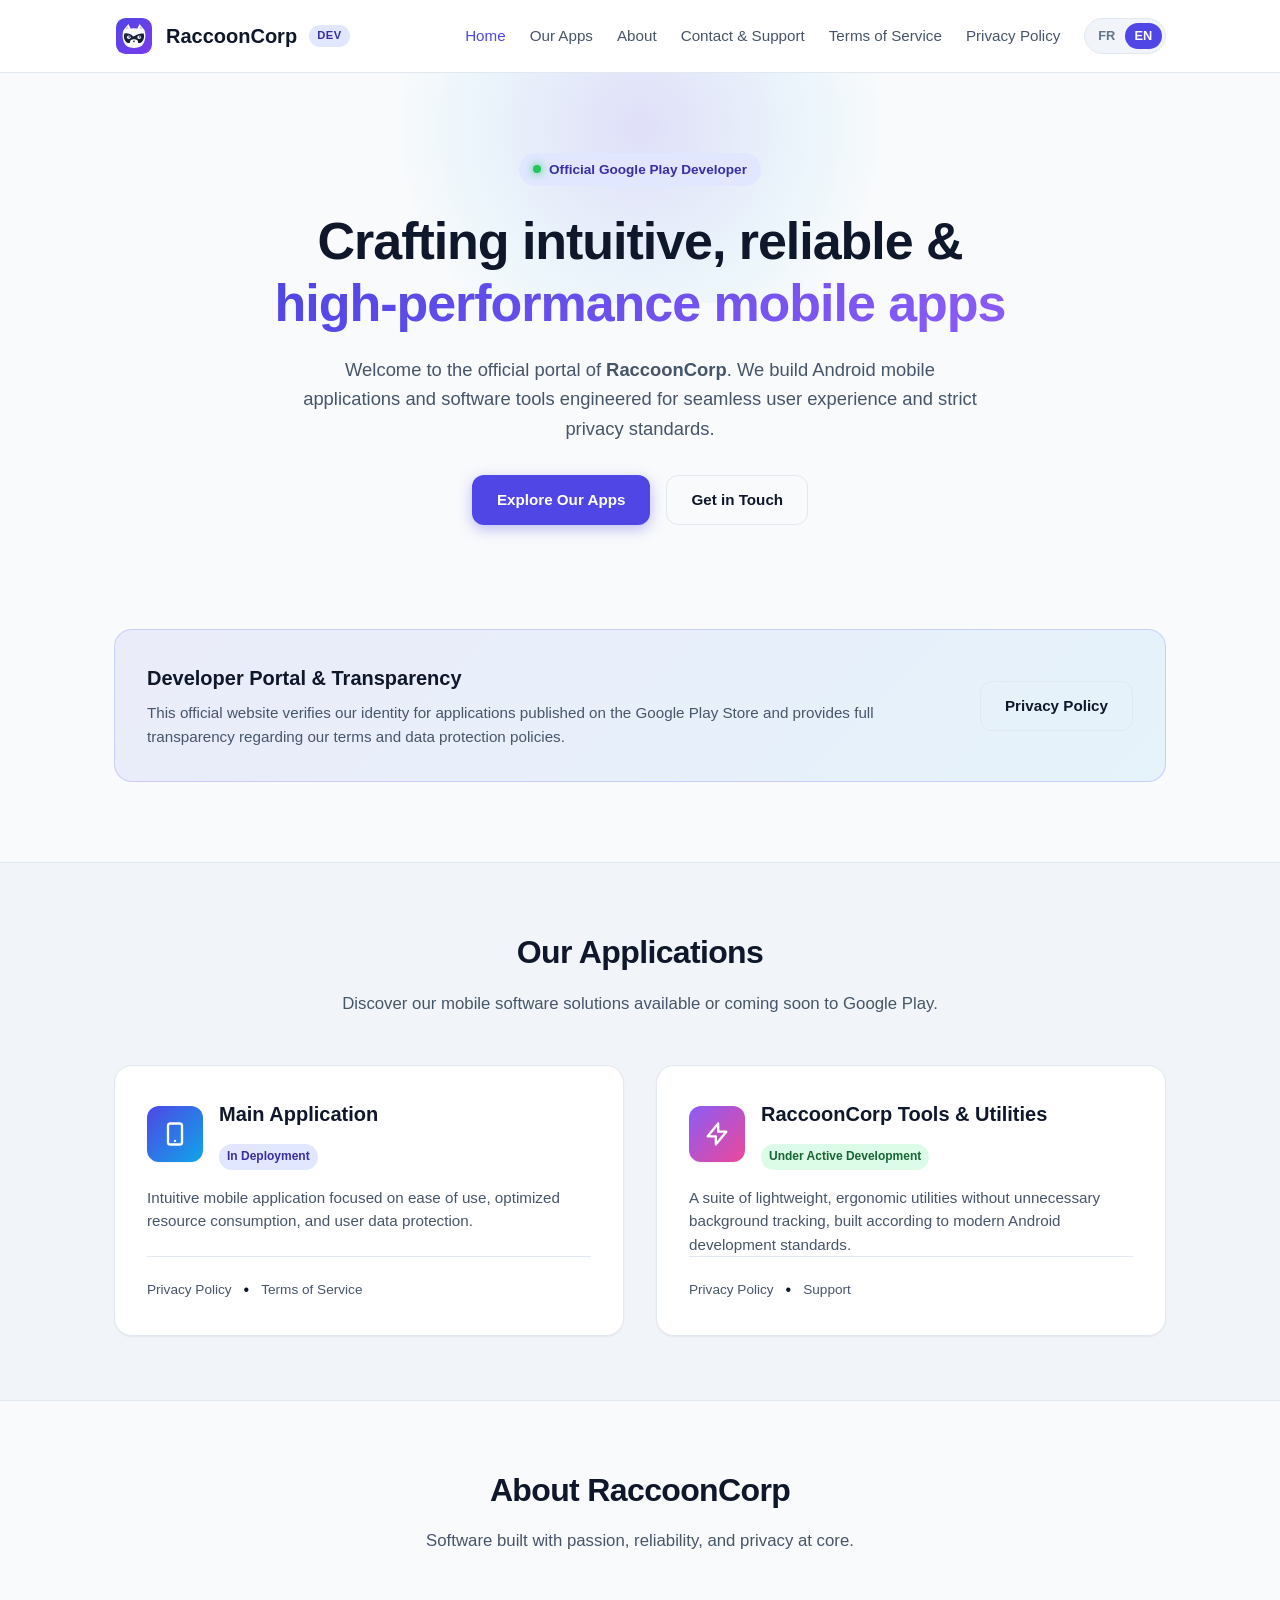
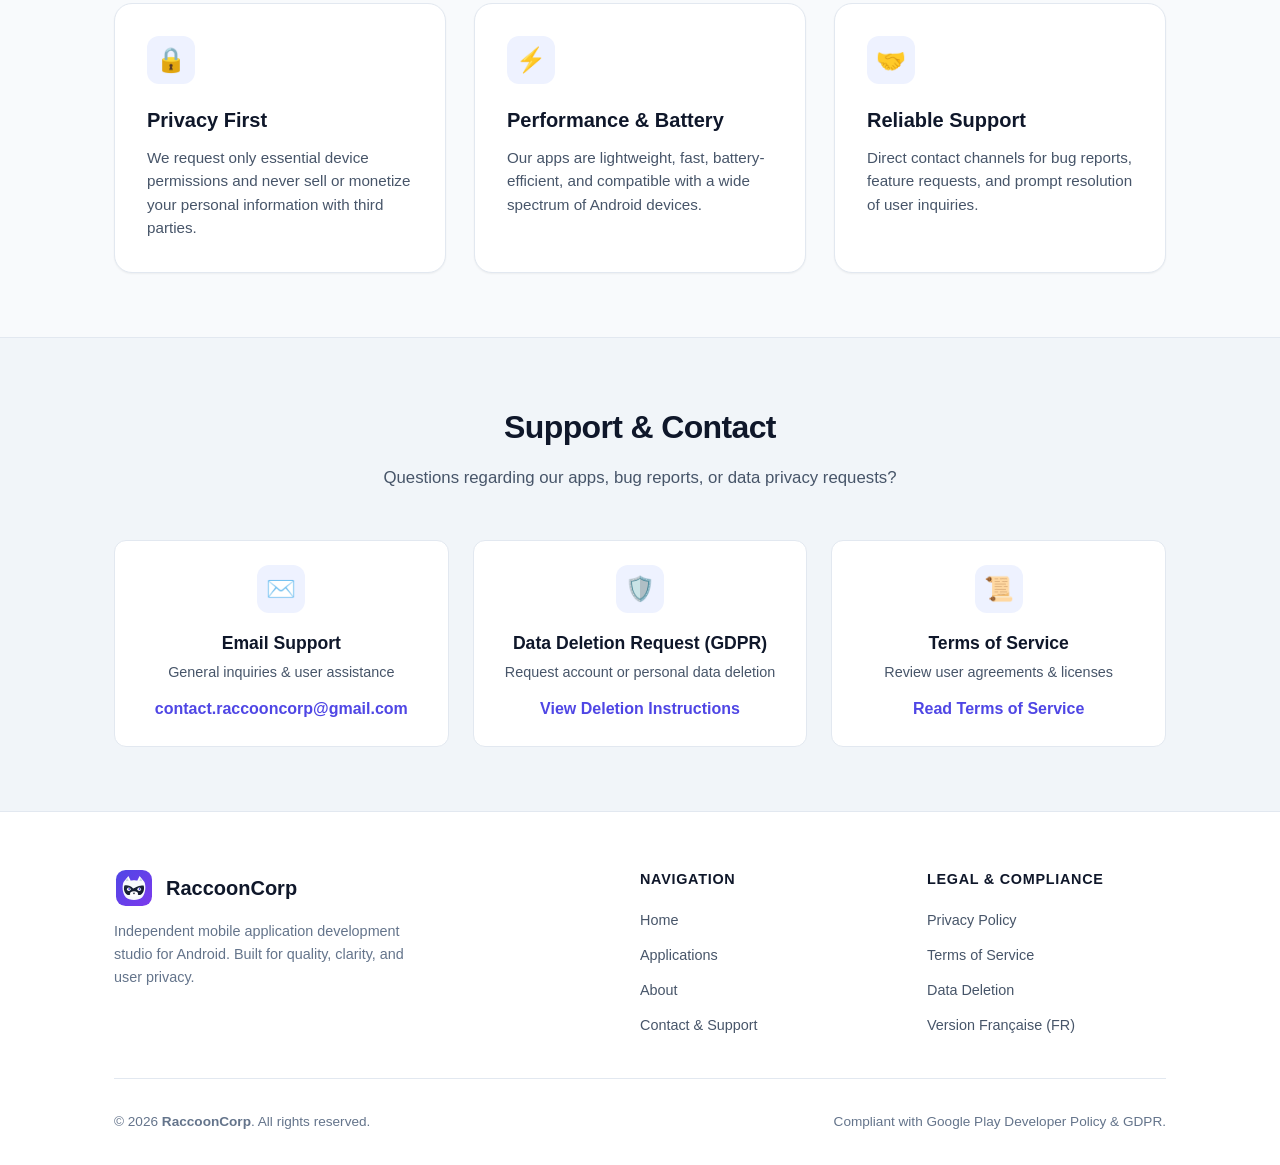
==== en/index.html @ f856a0cd "Initial commit" ====
<!DOCTYPE html>
<html lang="en">
<head>
  <meta charset="UTF-8" />
  <meta name="viewport" content="width=device-width, initial-scale=1.0" />
  <title>RaccoonCorp | Mobile Application Development Studio</title>
  <meta name="description" content="Official developer portal and verification website for RaccoonCorp. Discover our Android applications, terms of service, and privacy policy." />
  
  <!-- Google Play Console / Google Search Console Verification Meta Tag -->
  <!-- <meta name="google-site-verification" content="YOUR_GOOGLE_VERIFICATION_CODE_HERE" /> -->

  <link rel="icon" type="image/svg+xml" href="../assets/favicon.svg" />
  <link rel="stylesheet" href="../css/style.css" />
</head>
<body>

  <!-- Header / Navigation -->
  <header class="site-header">
    <div class="container nav-wrap">
      <a href="index.html" class="brand-link">
        <img src="../assets/logo.svg" alt="RaccoonCorp Logo" class="brand-logo" />
        <span>RaccoonCorp</span>
        <span class="brand-badge">Dev</span>
      </a>

      <button class="mobile-toggle" aria-label="Open menu" aria-expanded="false">
        <svg width="24" height="24" fill="none" stroke="currentColor" stroke-width="2" viewBox="0 0 24 24">
          <path stroke-linecap="round" stroke-linejoin="round" d="M4 6h16M4 12h16m-7 6h7" />
        </svg>
      </button>

      <nav class="main-nav">
        <a href="index.html" class="nav-link active">Home</a>
        <a href="#apps" class="nav-link">Our Apps</a>
        <a href="#about" class="nav-link">About</a>
        <a href="#contact" class="nav-link">Contact & Support</a>
        <a href="terms.html" class="nav-link">Terms of Service</a>
        <a href="privacy.html" class="nav-link">Privacy Policy</a>
        
        <div class="lang-switch" title="Switch language">
          <a href="../index.html">FR</a>
          <a href="index.html" class="active">EN</a>
        </div>
      </nav>
    </div>
  </header>

  <main>
    <!-- Hero Section -->
    <section class="hero">
      <div class="container">
        <div class="hero-tag">
          <span class="dot"></span>
          Official Google Play Developer
        </div>
        <h1>
          Crafting intuitive, reliable & <br />
          <span class="gradient">high-performance mobile apps</span>
        </h1>
        <p class="lead">
          Welcome to the official portal of <strong>RaccoonCorp</strong>. We build Android mobile applications and software tools engineered for seamless user experience and strict privacy standards.
        </p>
        <div class="hero-cta">
          <a href="#apps" class="btn btn-primary">Explore Our Apps</a>
          <a href="#contact" class="btn btn-outline">Get in Touch</a>
        </div>
      </div>
    </section>

    <!-- Verification / Transparency Banner -->
    <section class="container" style="padding-top: 0; padding-bottom: 2rem;">
      <div class="verification-box">
        <div class="verification-content">
          <h3>Developer Portal & Transparency</h3>
          <p>
            This official website verifies our identity for applications published on the Google Play Store and provides full transparency regarding our terms and data protection policies.
          </p>
        </div>
        <div>
          <a href="privacy.html" class="btn btn-outline" style="white-space: nowrap;">Privacy Policy</a>
        </div>
      </div>
    </section>

    <!-- Apps Section -->
    <section id="apps" style="background-color: var(--bg-card-alt); border-top: 1px solid var(--border-color); border-bottom: 1px solid var(--border-color);">
      <div class="container">
        <div class="section-head">
          <h2>Our Applications</h2>
          <p>Discover our mobile software solutions available or coming soon to Google Play.</p>
        </div>

        <div class="grid-2">
          <!-- App 1 -->
          <div class="card app-card">
            <div class="app-card-header">
              <div class="app-icon">
                <svg width="28" height="28" fill="none" stroke="currentColor" stroke-width="2" viewBox="0 0 24 24">
                  <path stroke-linecap="round" stroke-linejoin="round" d="M12 18h.01M8 21h8a2 2 0 002-2V5a2 2 0 00-2-2H8a2 2 0 00-2 2v14a2 2 0 002 2z" />
                </svg>
              </div>
              <div class="app-meta">
                <h3>Main Application</h3>
                <span class="app-badge badge-dev">In Deployment</span>
              </div>
            </div>
            <p>
              Intuitive mobile application focused on ease of use, optimized resource consumption, and user data protection.
            </p>
            <div class="app-footer">
              <a href="privacy.html" class="nav-link" style="font-size: 0.85rem;">Privacy Policy</a>
              <span>•</span>
              <a href="terms.html" class="nav-link" style="font-size: 0.85rem;">Terms of Service</a>
            </div>
          </div>

          <!-- App 2 -->
          <div class="card app-card">
            <div class="app-card-header">
              <div class="app-icon" style="background: linear-gradient(135deg, #8b5cf6, #ec4899);">
                <svg width="28" height="28" fill="none" stroke="currentColor" stroke-width="2" viewBox="0 0 24 24">
                  <path stroke-linecap="round" stroke-linejoin="round" d="M13 10V3L4 14h7v7l9-11h-7z" />
                </svg>
              </div>
              <div class="app-meta">
                <h3>RaccoonCorp Tools & Utilities</h3>
                <span class="app-badge badge-live">Under Active Development</span>
              </div>
            </div>
            <p>
              A suite of lightweight, ergonomic utilities without unnecessary background tracking, built according to modern Android development standards.
            </p>
            <div class="app-footer">
              <a href="privacy.html" class="nav-link" style="font-size: 0.85rem;">Privacy Policy</a>
              <span>•</span>
              <a href="#contact" class="nav-link" style="font-size: 0.85rem;">Support</a>
            </div>
          </div>
        </div>
      </div>
    </section>

    <!-- About Section -->
    <section id="about">
      <div class="container">
        <div class="section-head">
          <h2>About RaccoonCorp</h2>
          <p>Software built with passion, reliability, and privacy at core.</p>
        </div>

        <div class="grid-3">
          <div class="card">
            <div class="card-icon">🔒</div>
            <h3>Privacy First</h3>
            <p>
              We request only essential device permissions and never sell or monetize your personal information with third parties.
            </p>
          </div>

          <div class="card">
            <div class="card-icon">⚡</div>
            <h3>Performance & Battery</h3>
            <p>
              Our apps are lightweight, fast, battery-efficient, and compatible with a wide spectrum of Android devices.
            </p>
          </div>

          <div class="card">
            <div class="card-icon">🤝</div>
            <h3>Reliable Support</h3>
            <p>
              Direct contact channels for bug reports, feature requests, and prompt resolution of user inquiries.
            </p>
          </div>
        </div>
      </div>
    </section>

    <!-- Contact & Support Section -->
    <section id="contact" style="background-color: var(--bg-card-alt); border-top: 1px solid var(--border-color);">
      <div class="container">
        <div class="section-head">
          <h2>Support & Contact</h2>
          <p>Questions regarding our apps, bug reports, or data privacy requests?</p>
        </div>

        <div class="contact-grid">
          <div class="contact-card">
            <div class="card-icon" style="margin: 0 auto 1rem;">✉️</div>
            <h4>Email Support</h4>
            <p style="margin-bottom: 0.75rem; color: var(--text-muted); font-size: 0.9rem;">
              General inquiries & user assistance
            </p>
            <a href="mailto:contact.raccooncorp@gmail.com">contact.raccooncorp@gmail.com</a>
          </div>

          <div class="contact-card">
            <div class="card-icon" style="margin: 0 auto 1rem;">🛡️</div>
            <h4>Data Deletion Request (GDPR)</h4>
            <p style="margin-bottom: 0.75rem; color: var(--text-muted); font-size: 0.9rem;">
              Request account or personal data deletion
            </p>
            <a href="privacy.html#data-deletion">View Deletion Instructions</a>
          </div>

          <div class="contact-card">
            <div class="card-icon" style="margin: 0 auto 1rem;">📜</div>
            <h4>Terms of Service</h4>
            <p style="margin-bottom: 0.75rem; color: var(--text-muted); font-size: 0.9rem;">
              Review user agreements & licenses
            </p>
            <a href="terms.html">Read Terms of Service</a>
          </div>
        </div>
      </div>
    </section>
  </main>

  <!-- Footer -->
  <footer class="site-footer">
    <div class="container">
      <div class="footer-top">
        <div class="footer-brand">
          <a href="index.html" class="brand-link">
            <img src="../assets/logo.svg" alt="RaccoonCorp Logo" class="brand-logo" />
            <span>RaccoonCorp</span>
          </a>
          <p>
            Independent mobile application development studio for Android. Built for quality, clarity, and user privacy.
          </p>
        </div>

        <div class="footer-col">
          <h5>Navigation</h5>
          <ul>
            <li><a href="index.html">Home</a></li>
            <li><a href="#apps">Applications</a></li>
            <li><a href="#about">About</a></li>
            <li><a href="#contact">Contact & Support</a></li>
          </ul>
        </div>

        <div class="footer-col">
          <h5>Legal & Compliance</h5>
          <ul>
            <li><a href="privacy.html">Privacy Policy</a></li>
            <li><a href="terms.html">Terms of Service</a></li>
            <li><a href="privacy.html#data-deletion">Data Deletion</a></li>
            <li><a href="../index.html">Version Française (FR)</a></li>
          </ul>
        </div>
      </div>

      <div class="footer-bottom">
        <div>
          &copy; <span class="current-year"></span> <strong>RaccoonCorp</strong>. All rights reserved.
        </div>
        <div>
          Compliant with Google Play Developer Policy & GDPR.
        </div>
      </div>
    </div>
  </footer>

  <script src="../js/main.js"></script>
</body>
</html>
---- css/style.css ----
/* ==========================================================================
   RaccoonCorp - Modern Responsive Stylesheet
   Compatible with GitHub Pages & Google Play Console Verification Standards
   ========================================================================== */

:root {
  --primary: #4f46e5;
  --primary-hover: #4338ca;
  --primary-light: #eef2ff;
  --secondary: #0ea5e9;
  --accent: #8b5cf6;
  
  --bg-body: #f8fafc;
  --bg-card: #ffffff;
  --bg-card-alt: #f1f5f9;
  --bg-header: rgba(255, 255, 255, 0.9);
  
  --text-main: #0f172a;
  --text-muted: #475569;
  --text-sub: #64748b;
  
  --border-color: #e2e8f0;
  --border-focus: #818cf8;
  
  --badge-bg: #e0e7ff;
  --badge-text: #3730a3;
  --badge-success-bg: #dcfce7;
  --badge-success-text: #166534;
  
  --shadow-sm: 0 1px 2px 0 rgb(0 0 0 / 0.05);
  --shadow-md: 0 4px 6px -1px rgb(0 0 0 / 0.08), 0 2px 4px -2px rgb(0 0 0 / 0.06);
  --shadow-lg: 0 10px 15px -3px rgb(0 0 0 / 0.08), 0 4px 6px -4px rgb(0 0 0 / 0.04);
  
  --radius-sm: 6px;
  --radius-md: 12px;
  --radius-lg: 18px;
  --radius-full: 9999px;
  
  --max-width: 1100px;
  --transition: all 0.2s cubic-bezier(0.4, 0, 0.2, 1);
}

@media (prefers-color-scheme: dark) {
  :root {
    --bg-body: #0b0f19;
    --bg-card: #131b2e;
    --bg-card-alt: #1e293b;
    --bg-header: rgba(11, 15, 25, 0.88);
    
    --text-main: #f8fafc;
    --text-muted: #cbd5e1;
    --text-sub: #94a3b8;
    
    --border-color: #1e293b;
    --border-focus: #6366f1;
    
    --primary-light: rgba(79, 70, 229, 0.15);
    --badge-bg: rgba(99, 102, 241, 0.2);
    --badge-text: #a5b4fc;
    --badge-success-bg: rgba(34, 197, 94, 0.15);
    --badge-success-text: #86efac;
    
    --shadow-sm: 0 1px 2px 0 rgb(0 0 0 / 0.3);
    --shadow-md: 0 4px 6px -1px rgb(0 0 0 / 0.4);
    --shadow-lg: 0 10px 15px -3px rgb(0 0 0 / 0.5);
  }
}

/* Base Reset */
*, *::before, *::after {
  box-sizing: border-box;
  margin: 0;
  padding: 0;
}

html {
  font-family: -apple-system, BlinkMacSystemFont, "Segoe UI", Roboto, "Helvetica Neue", Arial, sans-serif;
  scroll-behavior: smooth;
  font-size: 16px;
  line-height: 1.6;
  color: var(--text-main);
  background-color: var(--bg-body);
  text-rendering: optimizeLegibility;
  -webkit-font-smoothing: antialiased;
}

body {
  min-height: 100vh;
  display: flex;
  flex-direction: column;
}

a {
  color: var(--primary);
  text-decoration: none;
  transition: var(--transition);
}

a:hover {
  text-decoration: underline;
}

img, svg {
  display: block;
  max-width: 100%;
}

/* Layout */
.container {
  width: 100%;
  max-width: var(--max-width);
  margin: 0 auto;
  padding: 0 1.5rem;
}

/* Header & Navigation */
header.site-header {
  position: sticky;
  top: 0;
  z-index: 100;
  backdrop-filter: blur(12px);
  -webkit-backdrop-filter: blur(12px);
  background-color: var(--bg-header);
  border-bottom: 1px solid var(--border-color);
  transition: var(--transition);
}

.nav-wrap {
  display: flex;
  align-items: center;
  justify-content: space-between;
  height: 4.5rem;
}

.brand-link {
  display: flex;
  align-items: center;
  gap: 0.75rem;
  font-weight: 700;
  font-size: 1.25rem;
  color: var(--text-main);
  text-decoration: none;
}

.brand-link:hover {
  text-decoration: none;
}

.brand-logo {
  width: 40px;
  height: 40px;
  border-radius: var(--radius-sm);
}

.brand-badge {
  font-size: 0.7rem;
  text-transform: uppercase;
  letter-spacing: 0.05em;
  font-weight: 600;
  padding: 0.15rem 0.5rem;
  background-color: var(--badge-bg);
  color: var(--badge-text);
  border-radius: var(--radius-full);
}

nav.main-nav {
  display: flex;
  align-items: center;
  gap: 1.5rem;
}

.nav-link {
  font-size: 0.95rem;
  font-weight: 500;
  color: var(--text-muted);
  transition: var(--transition);
}

.nav-link:hover, .nav-link.active {
  color: var(--primary);
  text-decoration: none;
}

.lang-switch {
  display: inline-flex;
  align-items: center;
  background-color: var(--bg-card-alt);
  border: 1px solid var(--border-color);
  border-radius: var(--radius-full);
  padding: 0.2rem;
  font-size: 0.8rem;
  font-weight: 600;
}

.lang-switch a {
  padding: 0.2rem 0.6rem;
  border-radius: var(--radius-full);
  color: var(--text-sub);
}

.lang-switch a:hover {
  text-decoration: none;
  color: var(--text-main);
}

.lang-switch a.active {
  background-color: var(--primary);
  color: #ffffff;
}

/* Mobile Nav Toggle */
.mobile-toggle {
  display: none;
  background: none;
  border: none;
  cursor: pointer;
  padding: 0.5rem;
  color: var(--text-main);
}

/* Hero Section */
.hero {
  padding: 5rem 0 3.5rem;
  text-align: center;
  position: relative;
  overflow: hidden;
}

.hero::before {
  content: "";
  position: absolute;
  top: -120px;
  left: 50%;
  transform: translateX(-50%);
  width: 600px;
  height: 350px;
  background: radial-gradient(circle, rgba(79, 70, 229, 0.15) 0%, rgba(14, 165, 233, 0.05) 50%, transparent 70%);
  z-index: -1;
  pointer-events: none;
}

.hero-tag {
  display: inline-flex;
  align-items: center;
  gap: 0.5rem;
  padding: 0.35rem 0.9rem;
  font-size: 0.85rem;
  font-weight: 600;
  background-color: var(--badge-bg);
  color: var(--badge-text);
  border-radius: var(--radius-full);
  margin-bottom: 1.5rem;
}

.hero-tag .dot {
  width: 8px;
  height: 8px;
  border-radius: 50%;
  background-color: #22c55e;
  box-shadow: 0 0 8px #22c55e;
}

.hero h1 {
  font-size: clamp(2rem, 5vw, 3.25rem);
  font-weight: 800;
  line-height: 1.2;
  letter-spacing: -0.02em;
  margin-bottom: 1.25rem;
  color: var(--text-main);
}

.hero h1 span.gradient {
  background: linear-gradient(135deg, var(--primary) 0%, var(--accent) 100%);
  -webkit-background-clip: text;
  -webkit-text-fill-color: transparent;
}

.hero p.lead {
  max-width: 680px;
  margin: 0 auto 2rem;
  font-size: 1.15rem;
  color: var(--text-muted);
}

.hero-cta {
  display: flex;
  align-items: center;
  justify-content: center;
  gap: 1rem;
  flex-wrap: wrap;
}

/* Buttons */
.btn {
  display: inline-flex;
  align-items: center;
  justify-content: center;
  gap: 0.5rem;
  padding: 0.75rem 1.5rem;
  border-radius: var(--radius-md);
  font-size: 0.95rem;
  font-weight: 600;
  cursor: pointer;
  transition: var(--transition);
  border: 1px solid transparent;
}

.btn:hover {
  text-decoration: none;
  transform: translateY(-1px);
}

.btn-primary {
  background-color: var(--primary);
  color: #ffffff;
  box-shadow: 0 4px 14px 0 rgba(79, 70, 229, 0.35);
}

.btn-primary:hover {
  background-color: var(--primary-hover);
  box-shadow: 0 6px 20px 0 rgba(79, 70, 229, 0.45);
}

.btn-outline {
  background-color: transparent;
  color: var(--text-main);
  border-color: var(--border-color);
}

.btn-outline:hover {
  background-color: var(--bg-card-alt);
  border-color: var(--text-sub);
}

/* Sections */
section {
  padding: 4rem 0;
}

.section-head {
  text-align: center;
  max-width: 650px;
  margin: 0 auto 3rem;
}

.section-head h2 {
  font-size: 2rem;
  font-weight: 700;
  letter-spacing: -0.02em;
  margin-bottom: 0.75rem;
}

.section-head p {
  color: var(--text-muted);
  font-size: 1.05rem;
}

/* Grid & Cards */
.grid-2 {
  display: grid;
  grid-template-columns: repeat(auto-fit, minmax(320px, 1fr));
  gap: 2rem;
}

.grid-3 {
  display: grid;
  grid-template-columns: repeat(auto-fit, minmax(280px, 1fr));
  gap: 1.75rem;
}

.card {
  background-color: var(--bg-card);
  border: 1px solid var(--border-color);
  border-radius: var(--radius-lg);
  padding: 2rem;
  box-shadow: var(--shadow-sm);
  transition: var(--transition);
}

.card:hover {
  border-color: var(--border-focus);
  box-shadow: var(--shadow-md);
  transform: translateY(-2px);
}

.card-icon {
  width: 48px;
  height: 48px;
  border-radius: var(--radius-md);
  background-color: var(--primary-light);
  color: var(--primary);
  display: flex;
  align-items: center;
  justify-content: center;
  margin-bottom: 1.25rem;
  font-size: 1.5rem;
}

.card h3 {
  font-size: 1.25rem;
  font-weight: 700;
  margin-bottom: 0.6rem;
}

.card p {
  color: var(--text-muted);
  font-size: 0.95rem;
  line-height: 1.55;
}

/* App Showcase Card */
.app-card {
  display: flex;
  flex-direction: column;
  height: 100%;
}

.app-card-header {
  display: flex;
  align-items: center;
  gap: 1rem;
  margin-bottom: 1rem;
}

.app-icon {
  width: 56px;
  height: 56px;
  border-radius: var(--radius-md);
  box-shadow: var(--shadow-sm);
  background: linear-gradient(135deg, #4f46e5, #0ea5e9);
  display: flex;
  align-items: center;
  justify-content: center;
  color: #fff;
  font-size: 1.6rem;
  flex-shrink: 0;
}

.app-meta {
  flex-grow: 1;
}

.app-badge {
  display: inline-block;
  font-size: 0.75rem;
  font-weight: 600;
  padding: 0.2rem 0.5rem;
  border-radius: var(--radius-full);
  margin-top: 0.25rem;
}

.badge-live {
  background-color: var(--badge-success-bg);
  color: var(--badge-success-text);
}

.badge-dev {
  background-color: var(--badge-bg);
  color: var(--badge-text);
}

.app-footer {
  margin-top: auto;
  padding-top: 1.25rem;
  border-top: 1px solid var(--border-color);
  display: flex;
  gap: 0.75rem;
  align-items: center;
}

/* Verification Banner */
.verification-box {
  background: linear-gradient(135deg, rgba(79, 70, 229, 0.08) 0%, rgba(14, 165, 233, 0.08) 100%);
  border: 1px solid rgba(79, 70, 229, 0.2);
  border-radius: var(--radius-lg);
  padding: 2rem;
  display: flex;
  align-items: center;
  justify-content: space-between;
  gap: 1.5rem;
  margin: 3rem 0;
}

.verification-content h3 {
  font-size: 1.25rem;
  font-weight: 700;
  margin-bottom: 0.4rem;
}

.verification-content p {
  color: var(--text-muted);
  font-size: 0.95rem;
}

/* Contact Box */
.contact-grid {
  display: grid;
  grid-template-columns: repeat(auto-fit, minmax(280px, 1fr));
  gap: 1.5rem;
  margin-top: 2rem;
}

.contact-card {
  background-color: var(--bg-card);
  border: 1px solid var(--border-color);
  border-radius: var(--radius-md);
  padding: 1.5rem;
  text-align: center;
}

.contact-card h4 {
  font-size: 1.1rem;
  margin: 0.5rem 0 0.25rem;
}

.contact-card a {
  font-weight: 600;
}

/* Legal Documents Layout (Privacy & Terms) */
.legal-wrapper {
  padding: 3rem 0 5rem;
}

.legal-header {
  border-bottom: 1px solid var(--border-color);
  padding-bottom: 2rem;
  margin-bottom: 2.5rem;
}

.legal-header h1 {
  font-size: 2.5rem;
  font-weight: 800;
  letter-spacing: -0.02em;
  margin-bottom: 0.75rem;
}

.legal-meta {
  color: var(--text-sub);
  font-size: 0.9rem;
  display: flex;
  gap: 1.5rem;
  flex-wrap: wrap;
}

.legal-container {
  display: grid;
  grid-template-columns: 260px 1fr;
  gap: 3rem;
  align-items: start;
}

/* Legal Table of Contents */
.legal-toc {
  position: sticky;
  top: 6rem;
  background-color: var(--bg-card);
  border: 1px solid var(--border-color);
  border-radius: var(--radius-md);
  padding: 1.25rem;
}

.legal-toc h4 {
  font-size: 0.85rem;
  text-transform: uppercase;
  letter-spacing: 0.05em;
  color: var(--text-sub);
  margin-bottom: 0.75rem;
}

.legal-toc ul {
  list-style: none;
  display: flex;
  flex-direction: column;
  gap: 0.5rem;
}

.legal-toc a {
  font-size: 0.85rem;
  color: var(--text-muted);
  display: block;
  line-height: 1.4;
}

.legal-toc a:hover {
  color: var(--primary);
  text-decoration: none;
}

/* Legal Article Body */
.legal-body {
  font-size: 1rem;
  line-height: 1.7;
  color: var(--text-muted);
}

.legal-body h2 {
  font-size: 1.5rem;
  color: var(--text-main);
  margin: 2.5rem 0 1rem;
  padding-bottom: 0.5rem;
  border-bottom: 1px solid var(--border-color);
}

.legal-body h2:first-of-type {
  margin-top: 0;
}

.legal-body h3 {
  font-size: 1.15rem;
  color: var(--text-main);
  margin: 1.5rem 0 0.5rem;
}

.legal-body p {
  margin-bottom: 1.15rem;
}

.legal-body ul, .legal-body ol {
  margin: 0.75rem 0 1.25rem 1.5rem;
}

.legal-body li {
  margin-bottom: 0.4rem;
}

.legal-box {
  background-color: var(--bg-card-alt);
  border-left: 4px solid var(--primary);
  border-radius: 0 var(--radius-sm) var(--radius-sm) 0;
  padding: 1rem 1.25rem;
  margin: 1.5rem 0;
  font-size: 0.95rem;
}

.legal-box strong {
  color: var(--text-main);
}

/* Footer */
footer.site-footer {
  margin-top: auto;
  border-top: 1px solid var(--border-color);
  background-color: var(--bg-card);
  padding: 3.5rem 0 2rem;
}

.footer-top {
  display: grid;
  grid-template-columns: 2fr 1fr 1fr;
  gap: 3rem;
  margin-bottom: 2.5rem;
}

.footer-brand p {
  color: var(--text-sub);
  margin-top: 0.75rem;
  max-width: 320px;
  font-size: 0.9rem;
}

.footer-col h5 {
  font-size: 0.9rem;
  font-weight: 700;
  text-transform: uppercase;
  letter-spacing: 0.05em;
  margin-bottom: 1rem;
  color: var(--text-main);
}

.footer-col ul {
  list-style: none;
  display: flex;
  flex-direction: column;
  gap: 0.6rem;
}

.footer-col a {
  font-size: 0.9rem;
  color: var(--text-muted);
}

.footer-col a:hover {
  color: var(--primary);
  text-decoration: none;
}

.footer-bottom {
  padding-top: 2rem;
  border-top: 1px solid var(--border-color);
  display: flex;
  align-items: center;
  justify-content: space-between;
  flex-wrap: wrap;
  gap: 1rem;
  font-size: 0.85rem;
  color: var(--text-sub);
}

/* Responsive */
@media (max-width: 860px) {
  .legal-container {
    grid-template-columns: 1fr;
  }
  
  .legal-toc {
    display: none; /* Hide TOC on mobile for cleaner reading */
  }
  
  .footer-top {
    grid-template-columns: 1fr;
    gap: 2rem;
  }
  
  .verification-box {
    flex-direction: column;
    text-align: center;
  }
}

@media (max-width: 640px) {
  nav.main-nav {
    display: none;
  }
  
  nav.main-nav.open {
    display: flex;
    flex-direction: column;
    position: absolute;
    top: 4.5rem;
    left: 0;
    right: 0;
    background-color: var(--bg-card);
    border-bottom: 1px solid var(--border-color);
    padding: 1.5rem;
    box-shadow: var(--shadow-lg);
    gap: 1rem;
  }
  
  .mobile-toggle {
    display: block;
  }
  
  .hero {
    padding: 3.5rem 0 2rem;
  }
  
  .hero-cta {
    flex-direction: column;
    width: 100%;
  }
  
  .btn {
    width: 100%;
  }
}
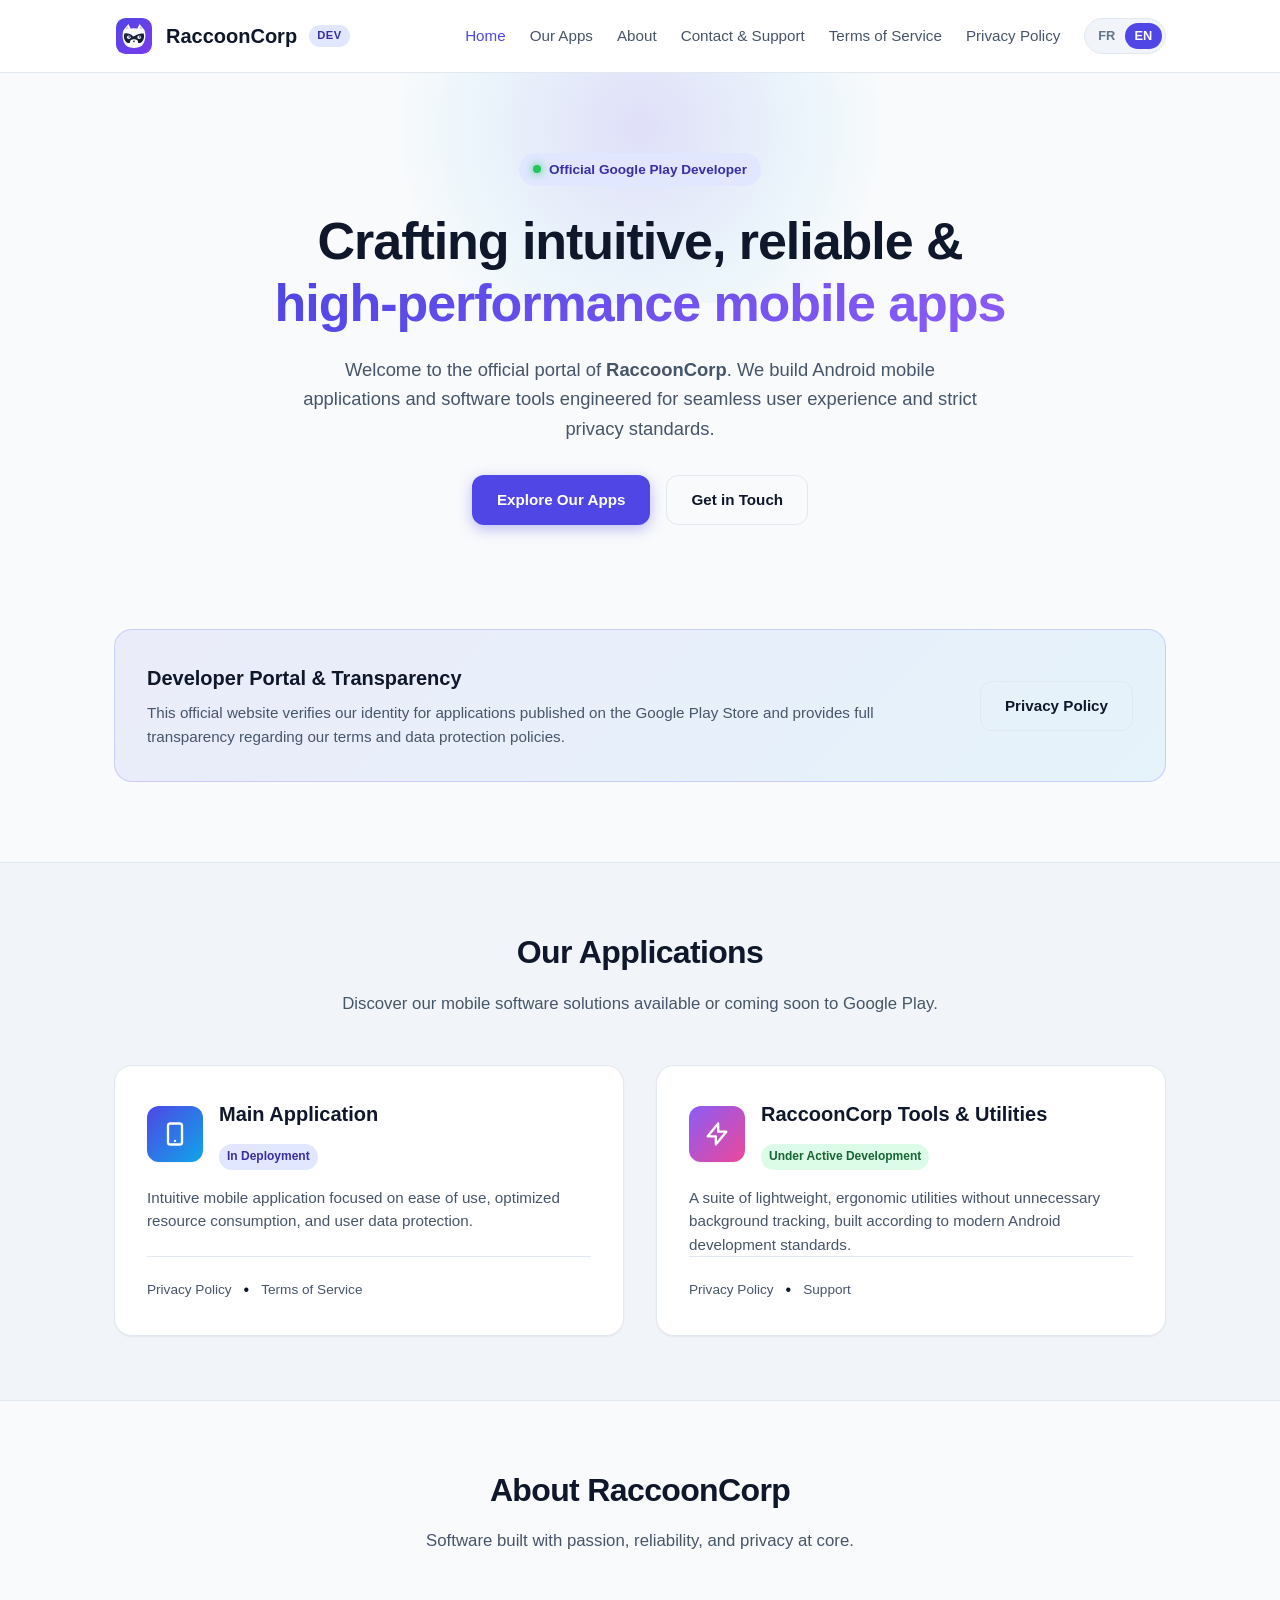
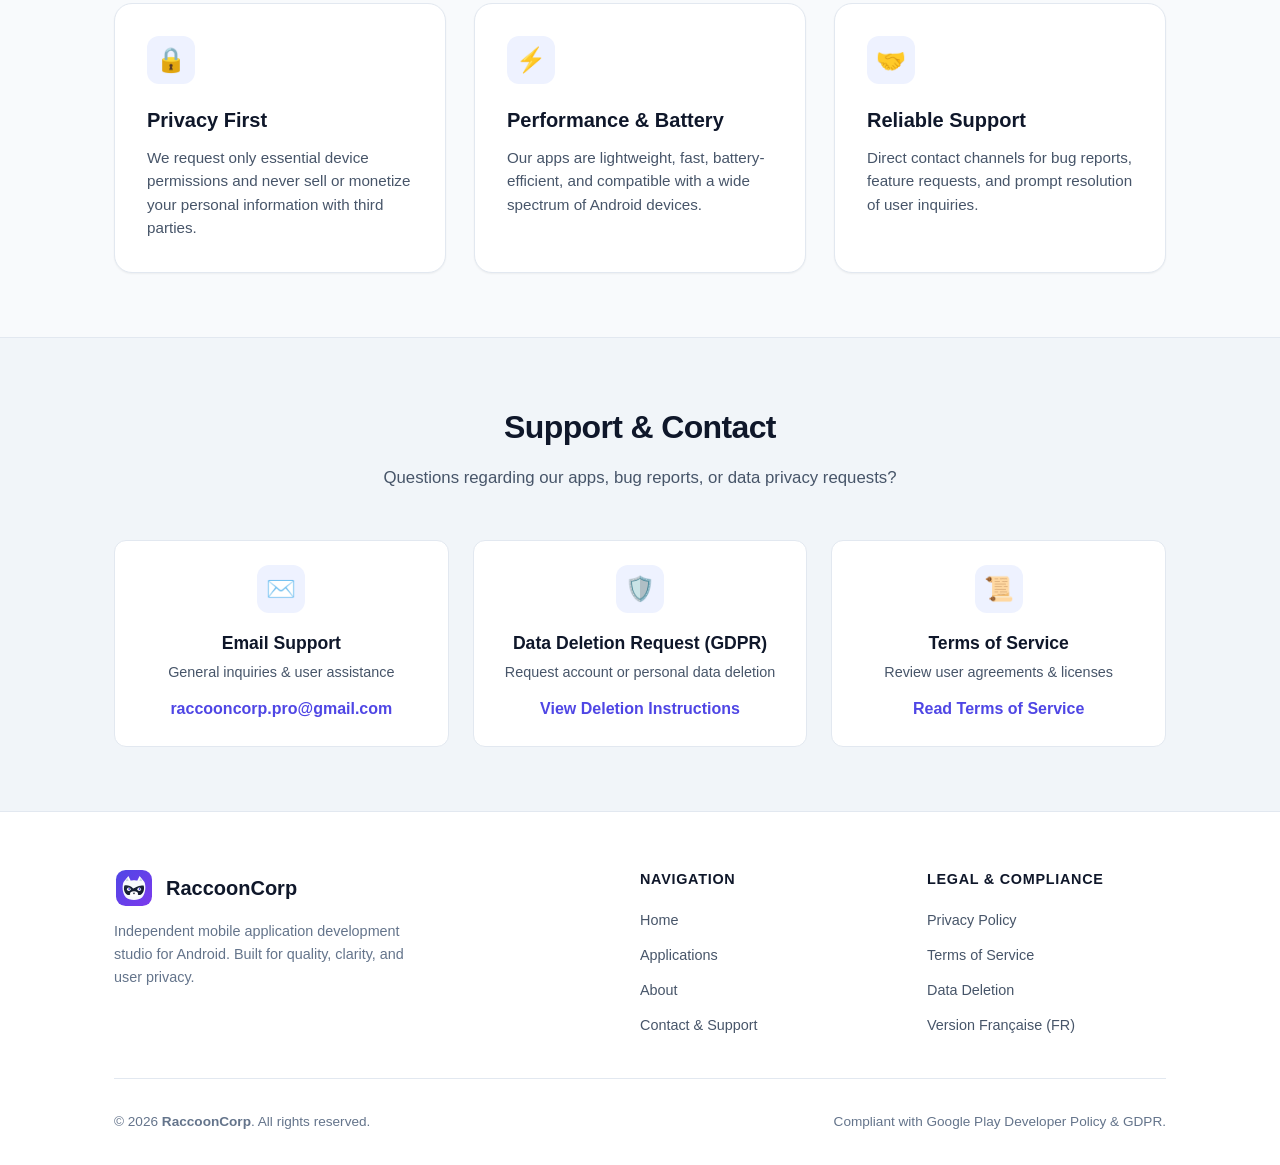
==== commit fa80baf6: "Update contact email to raccooncorp.pro@gmail.com" ====
--- a/en/index.html
+++ b/en/index.html
@@ -191,7 +191,7 @@
             <p style="margin-bottom: 0.75rem; color: var(--text-muted); font-size: 0.9rem;">
               General inquiries & user assistance
             </p>
-            <a href="mailto:contact.raccooncorp@gmail.com">contact.raccooncorp@gmail.com</a>
+            <a href="mailto:raccooncorp.pro@gmail.com">raccooncorp.pro@gmail.com</a>
           </div>
 
           <div class="contact-card">
